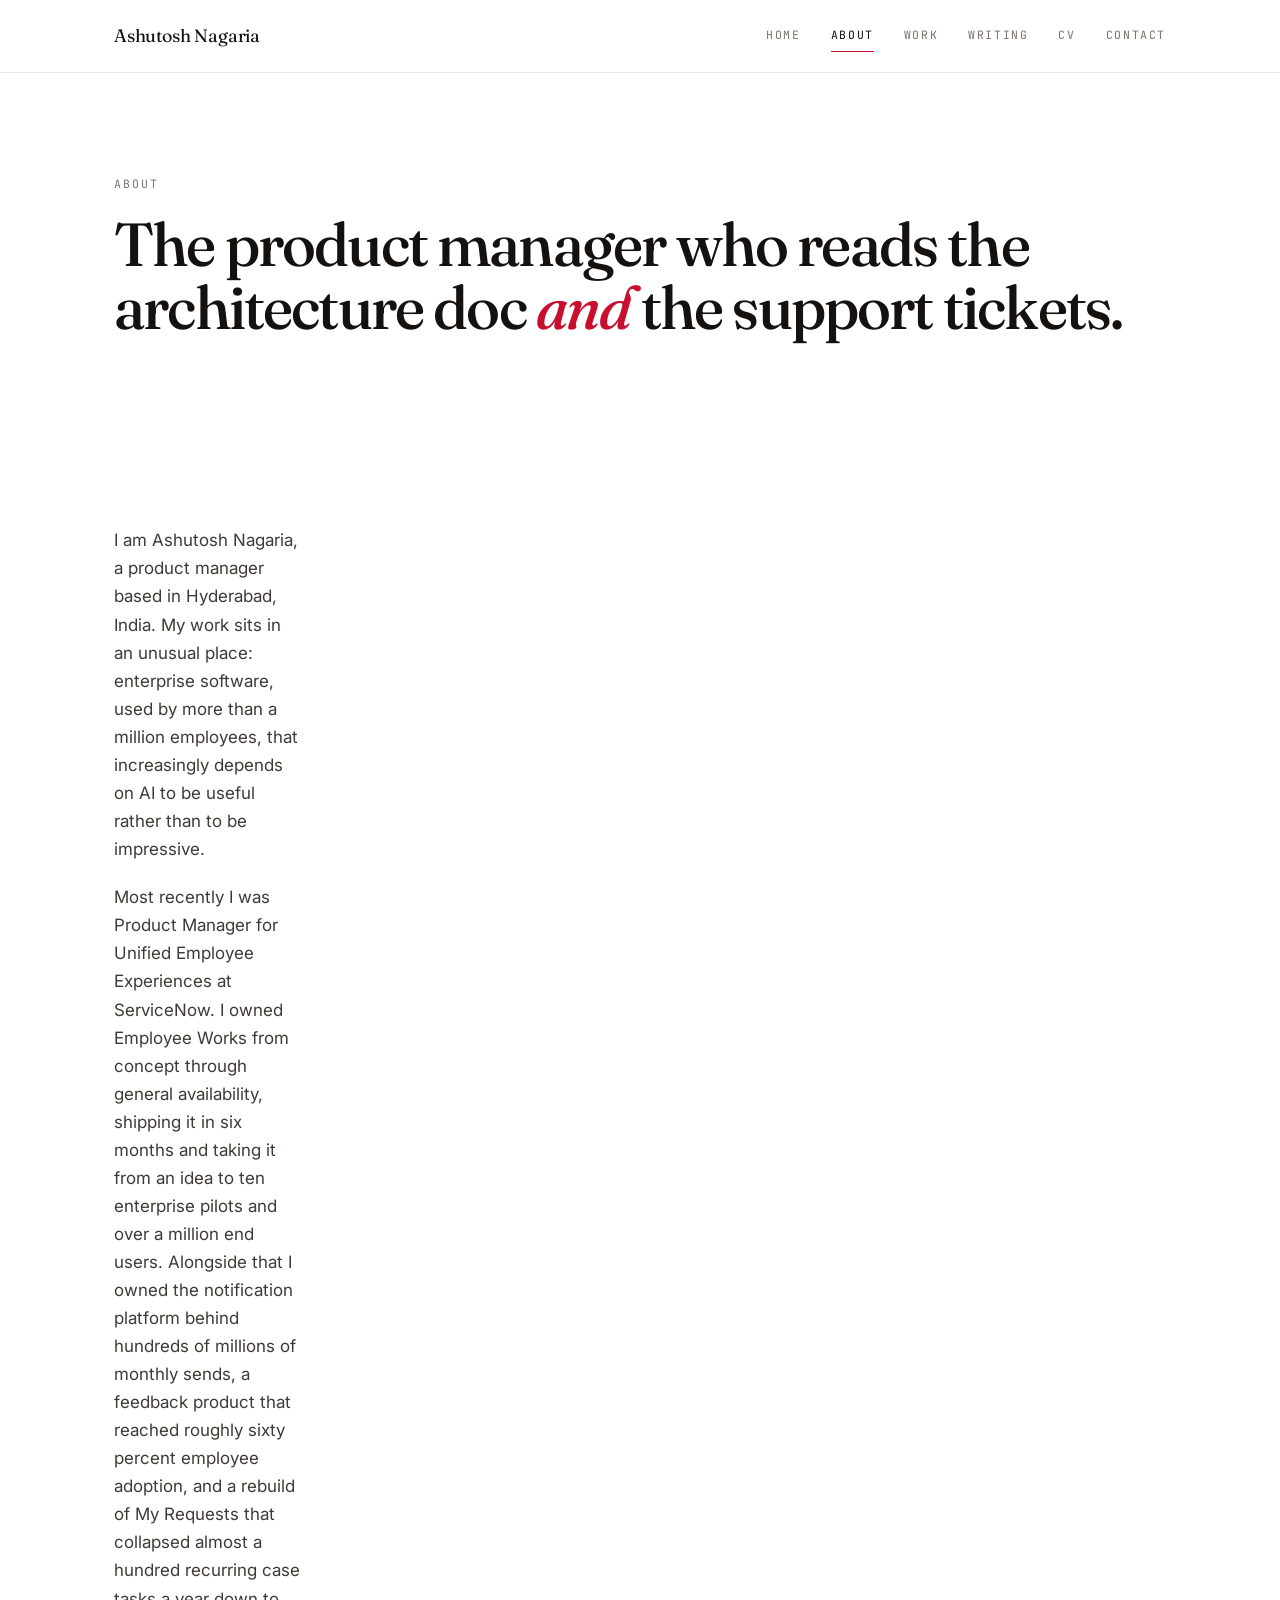
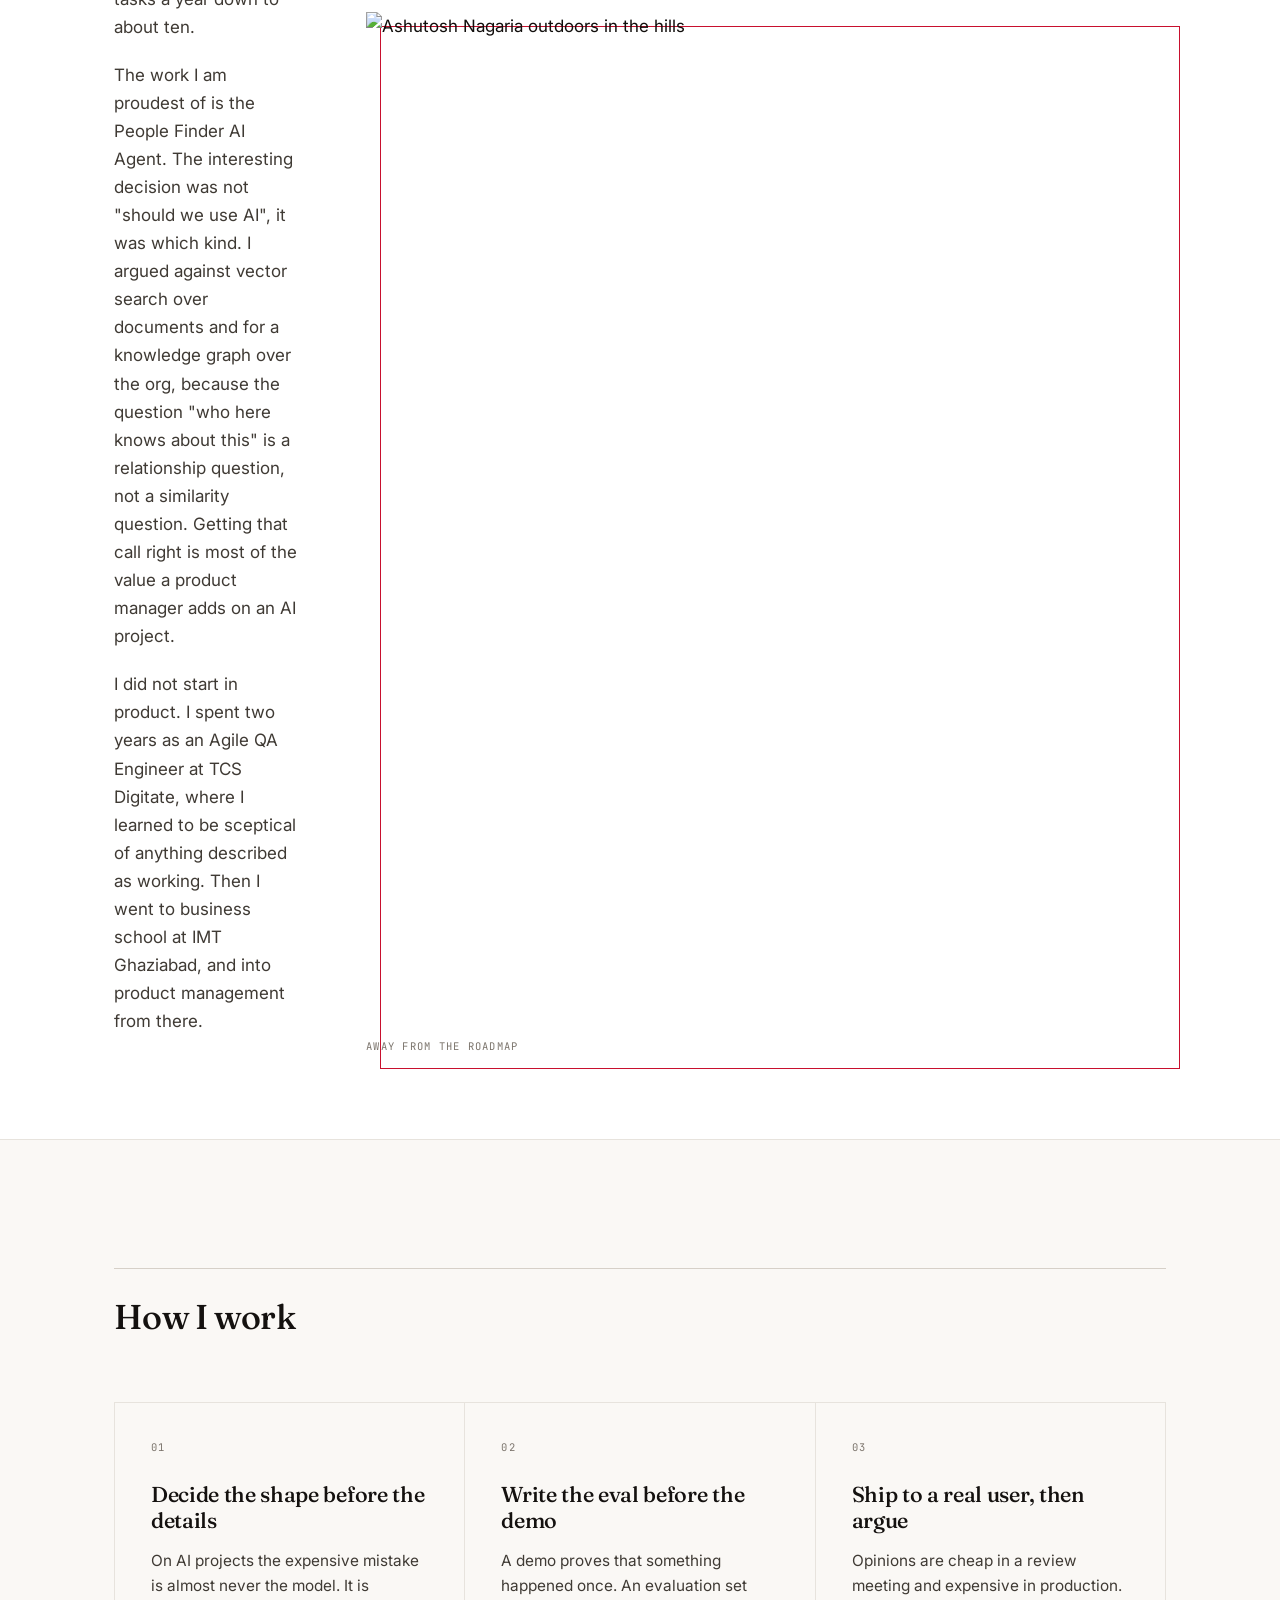
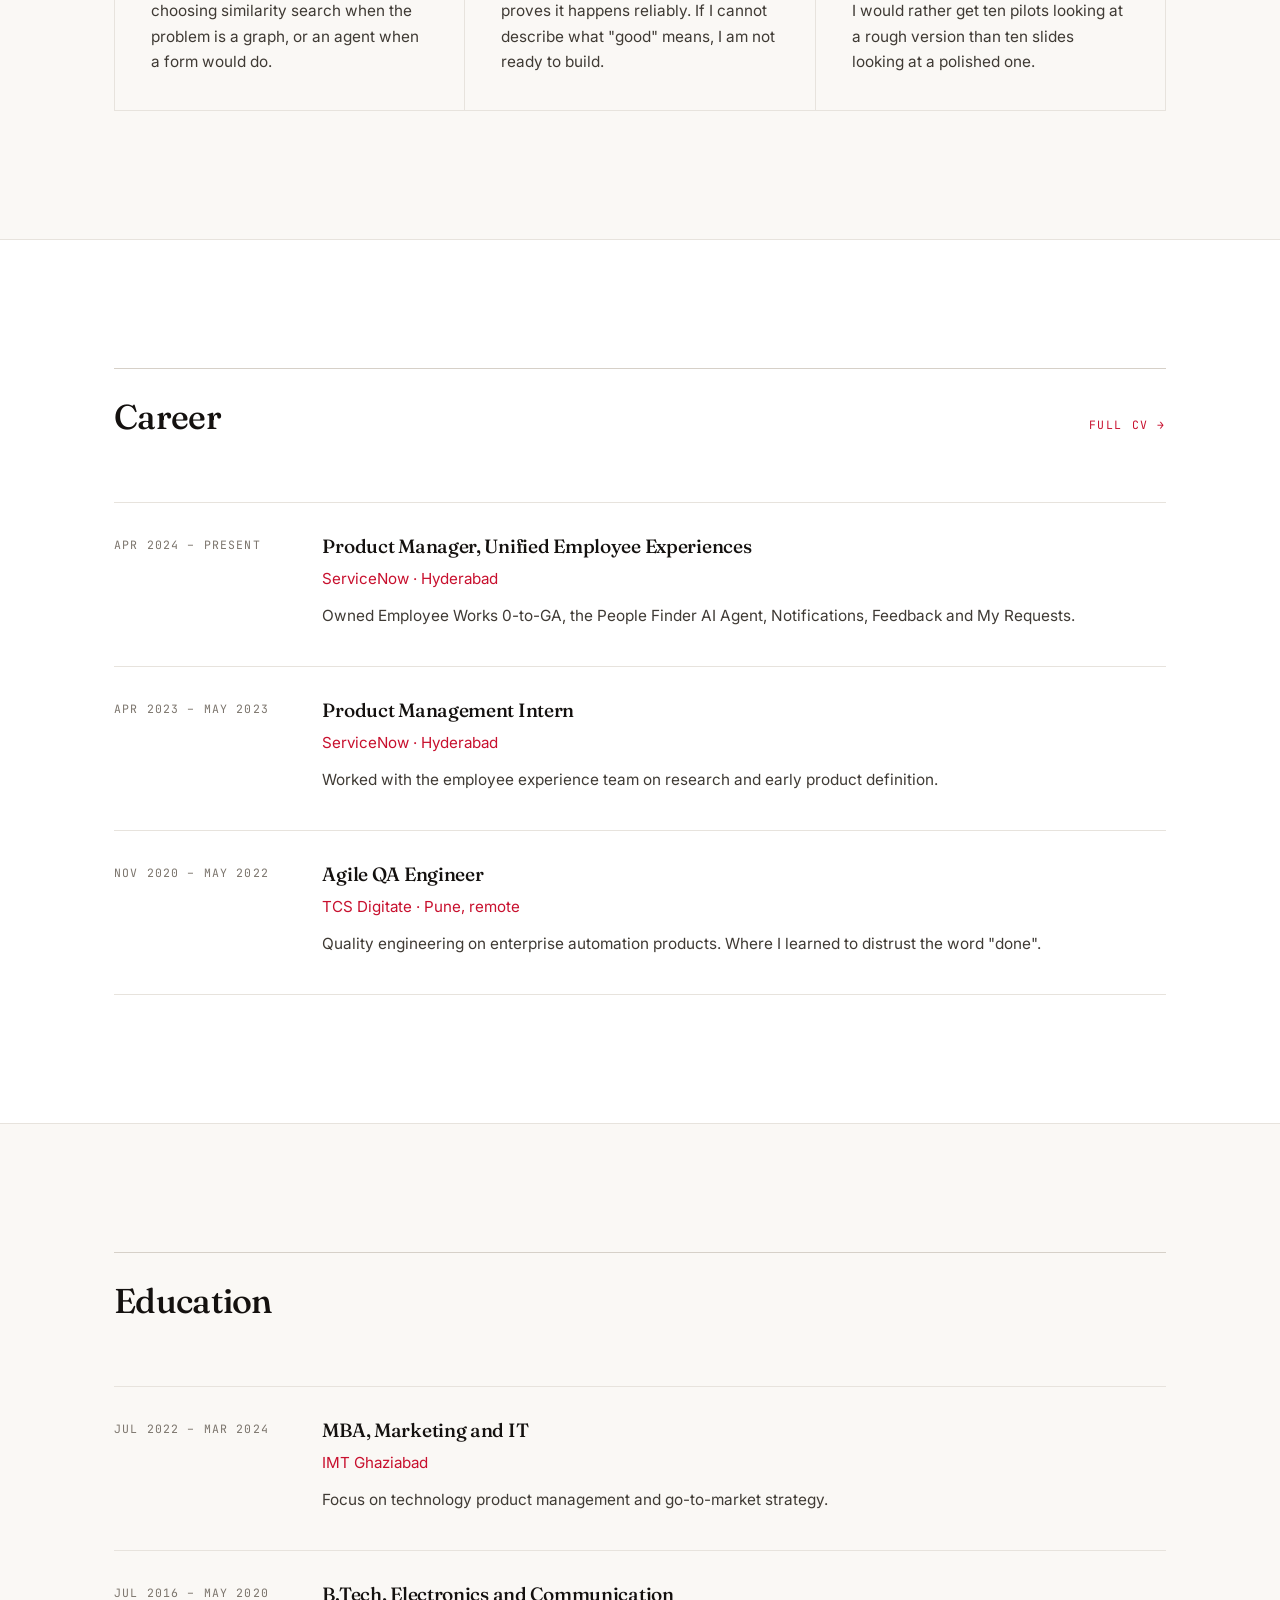
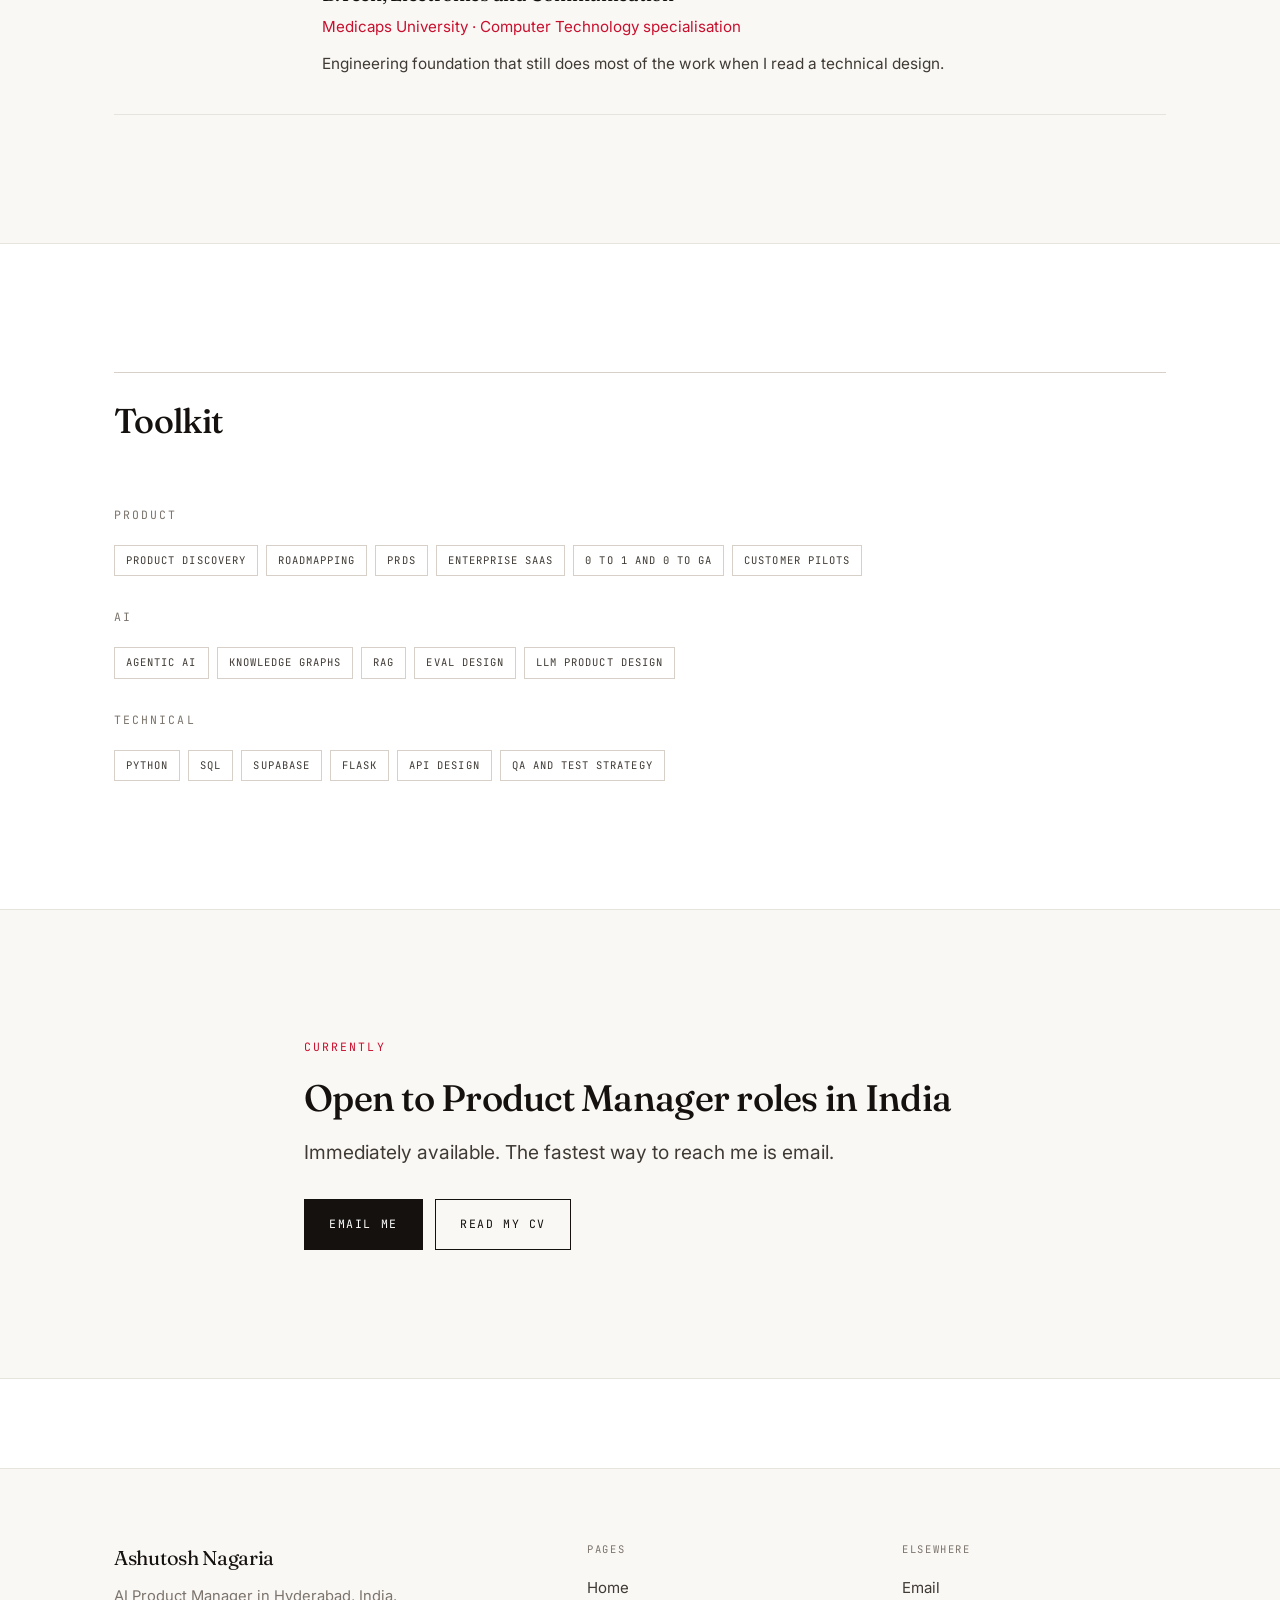
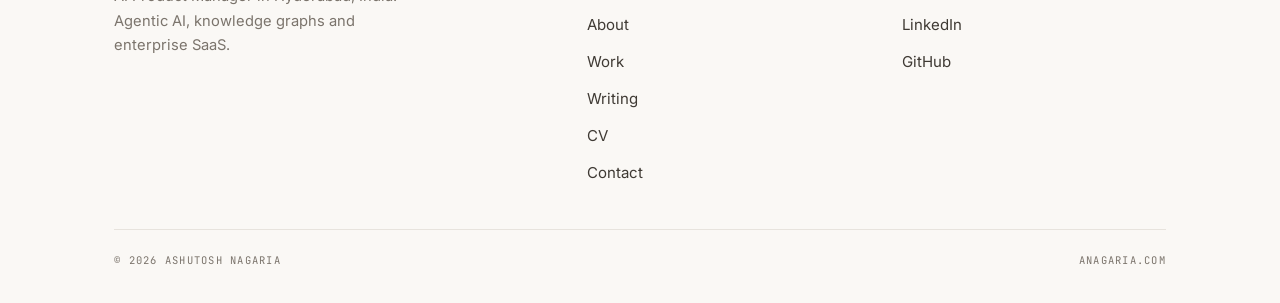
==== about.html @ 5204756f "Portfolio: initial static build" ====
<!DOCTYPE html>
<html lang="en">
<head>
<meta charset="utf-8">
<meta name="viewport" content="width=device-width, initial-scale=1">
<title>About | Ashutosh Nagaria</title>
<meta name="description" content="About Ashutosh Nagaria, AI Product Manager in Hyderabad. Career history, education and how he works.">
<link rel="preconnect" href="https://fonts.googleapis.com">
<link rel="preconnect" href="https://fonts.gstatic.com" crossorigin>
<link href="https://fonts.googleapis.com/css2?family=Fraunces:ital,opsz,wght@0,9..144,400;0,9..144,500;0,9..144,600;1,9..144,500&family=Inter:wght@400;500&family=JetBrains+Mono:wght@400;500&display=swap" rel="stylesheet">
<link rel="stylesheet" href="css/style.css">
</head>
<body>
<a class="skip-link" href="#main">Skip to content</a>

<header class="site-header">
  <div class="site-header__inner">
    <a class="brand" href="index.html">Ashutosh Nagaria</a>
    <button class="nav-toggle" aria-expanded="false" aria-controls="primary-nav">Menu</button>
    <nav class="nav" id="primary-nav" aria-label="Primary">
      <a href="index.html">Home</a>
      <a href="about.html">About</a>
      <a href="work.html">Work</a>
      <a href="writing.html">Writing</a>
      <a href="cv.html">CV</a>
      <a href="contact.html">Contact</a>
    </nav>
  </div>
</header>

<main id="main">

  <section class="hero">
    <div class="wrap">
      <p class="eyebrow">About</p>
      <h1 class="display" style="font-size:clamp(2.2rem,5vw,3.8rem);">The product manager who reads the architecture doc <em>and</em> the support tickets.</h1>
    </div>
  </section>

  <section class="section section--tight">
    <div class="wrap">
      <div class="hero__grid">
        <div class="prose reveal">
          <p>I am Ashutosh Nagaria, a product manager based in Hyderabad, India. My work sits in an unusual place: enterprise software, used by more than a million employees, that increasingly depends on AI to be useful rather than to be impressive.</p>
          <p>Most recently I was Product Manager for Unified Employee Experiences at ServiceNow. I owned Employee Works from concept through general availability, shipping it in six months and taking it from an idea to ten enterprise pilots and over a million end users. Alongside that I owned the notification platform behind hundreds of millions of monthly sends, a feedback product that reached roughly sixty percent employee adoption, and a rebuild of My Requests that collapsed almost a hundred recurring case tasks a year down to about ten.</p>
          <p>The work I am proudest of is the People Finder AI Agent. The interesting decision was not "should we use AI", it was which kind. I argued against vector search over documents and for a knowledge graph over the org, because the question "who here knows about this" is a relationship question, not a similarity question. Getting that call right is most of the value a product manager adds on an AI project.</p>
          <p>I did not start in product. I spent two years as an Agile QA Engineer at TCS Digitate, where I learned to be sceptical of anything described as working. Then I went to business school at IMT Ghaziabad, and into product management from there.</p>
        </div>
        <div class="portrait">
          <img src="assets/headshot-casual.jpg" alt="Ashutosh Nagaria outdoors in the hills" width="800" height="1000">
          <p class="portrait__caption">Away from the roadmap</p>
        </div>
      </div>
    </div>
  </section>

  <section class="section section--alt">
    <div class="wrap">
      <div class="section__head">
        <h2 class="section__title">How I work</h2>
      </div>
      <div class="cards reveal">
        <div class="card">
          <p class="card__meta">01</p>
          <h3 class="card__title">Decide the shape before the details</h3>
          <p class="card__text">On AI projects the expensive mistake is almost never the model. It is choosing similarity search when the problem is a graph, or an agent when a form would do.</p>
        </div>
        <div class="card">
          <p class="card__meta">02</p>
          <h3 class="card__title">Write the eval before the demo</h3>
          <p class="card__text">A demo proves that something happened once. An evaluation set proves it happens reliably. If I cannot describe what "good" means, I am not ready to build.</p>
        </div>
        <div class="card">
          <p class="card__meta">03</p>
          <h3 class="card__title">Ship to a real user, then argue</h3>
          <p class="card__text">Opinions are cheap in a review meeting and expensive in production. I would rather get ten pilots looking at a rough version than ten slides looking at a polished one.</p>
        </div>
      </div>
    </div>
  </section>

  <section class="section">
    <div class="wrap">
      <div class="section__head">
        <h2 class="section__title">Career</h2>
        <a class="section__link" href="cv.html">Full CV &rarr;</a>
      </div>
      <div class="timeline reveal">

        <div class="timeline__item">
          <p class="timeline__when">Apr 2024 &ndash; Present</p>
          <div>
            <h3 class="timeline__role">Product Manager, Unified Employee Experiences</h3>
            <p class="timeline__org">ServiceNow &middot; Hyderabad</p>
            <p class="timeline__desc">Owned Employee Works 0-to-GA, the People Finder AI Agent, Notifications, Feedback and My Requests.</p>
          </div>
        </div>

        <div class="timeline__item">
          <p class="timeline__when">Apr 2023 &ndash; May 2023</p>
          <div>
            <h3 class="timeline__role">Product Management Intern</h3>
            <p class="timeline__org">ServiceNow &middot; Hyderabad</p>
            <p class="timeline__desc">Worked with the employee experience team on research and early product definition.</p>
          </div>
        </div>

        <div class="timeline__item">
          <p class="timeline__when">Nov 2020 &ndash; May 2022</p>
          <div>
            <h3 class="timeline__role">Agile QA Engineer</h3>
            <p class="timeline__org">TCS Digitate &middot; Pune, remote</p>
            <p class="timeline__desc">Quality engineering on enterprise automation products. Where I learned to distrust the word "done".</p>
          </div>
        </div>

      </div>
    </div>
  </section>

  <section class="section section--alt">
    <div class="wrap">
      <div class="section__head">
        <h2 class="section__title">Education</h2>
      </div>
      <div class="timeline reveal">

        <div class="timeline__item">
          <p class="timeline__when">Jul 2022 &ndash; Mar 2024</p>
          <div>
            <h3 class="timeline__role">MBA, Marketing and IT</h3>
            <p class="timeline__org">IMT Ghaziabad</p>
            <p class="timeline__desc">Focus on technology product management and go-to-market strategy.</p>
          </div>
        </div>

        <div class="timeline__item">
          <p class="timeline__when">Jul 2016 &ndash; May 2020</p>
          <div>
            <h3 class="timeline__role">B.Tech, Electronics and Communication</h3>
            <p class="timeline__org">Medicaps University &middot; Computer Technology specialisation</p>
            <p class="timeline__desc">Engineering foundation that still does most of the work when I read a technical design.</p>
          </div>
        </div>

      </div>
    </div>
  </section>

  <section class="section">
    <div class="wrap">
      <div class="section__head">
        <h2 class="section__title">Toolkit</h2>
      </div>
      <div class="reveal">
        <p class="eyebrow">Product</p>
        <div class="tag-row" style="margin-bottom:32px;">
          <span class="tag">Product discovery</span>
          <span class="tag">Roadmapping</span>
          <span class="tag">PRDs</span>
          <span class="tag">Enterprise SaaS</span>
          <span class="tag">0 to 1 and 0 to GA</span>
          <span class="tag">Customer pilots</span>
        </div>
        <p class="eyebrow">AI</p>
        <div class="tag-row" style="margin-bottom:32px;">
          <span class="tag">Agentic AI</span>
          <span class="tag">Knowledge graphs</span>
          <span class="tag">RAG</span>
          <span class="tag">Eval design</span>
          <span class="tag">LLM product design</span>
        </div>
        <p class="eyebrow">Technical</p>
        <div class="tag-row">
          <span class="tag">Python</span>
          <span class="tag">SQL</span>
          <span class="tag">Supabase</span>
          <span class="tag">Flask</span>
          <span class="tag">API design</span>
          <span class="tag">QA and test strategy</span>
        </div>
      </div>
    </div>
  </section>

  <section class="section section--alt">
    <div class="wrap wrap--narrow">
      <p class="eyebrow eyebrow--accent">Currently</p>
      <h2 class="h2">Open to Product Manager roles in India</h2>
      <p class="lede">Immediately available. The fastest way to reach me is email.</p>
      <div class="btn-row">
        <a class="btn" href="mailto:anashutosh9@gmail.com">Email me</a>
        <a class="btn btn--ghost" href="cv.html">Read my CV</a>
      </div>
    </div>
  </section>

</main>

<footer class="site-footer">
  <div class="wrap">
    <div class="site-footer__grid">
      <div>
        <p class="site-footer__name">Ashutosh Nagaria</p>
        <p class="site-footer__note">AI Product Manager in Hyderabad, India. Agentic AI, knowledge graphs and enterprise SaaS.</p>
      </div>
      <div>
        <h4>Pages</h4>
        <ul>
          <li><a href="index.html">Home</a></li>
          <li><a href="about.html">About</a></li>
          <li><a href="work.html">Work</a></li>
          <li><a href="writing.html">Writing</a></li>
          <li><a href="cv.html">CV</a></li>
          <li><a href="contact.html">Contact</a></li>
        </ul>
      </div>
      <div>
        <h4>Elsewhere</h4>
        <ul>
          <li><a href="mailto:anashutosh9@gmail.com">Email</a></li>
          <li><a href="https://www.linkedin.com/in/ashutosh-nagaria/" target="_blank" rel="noopener">LinkedIn</a></li>
          <li><a href="https://github.com/Ashutosh-nagaria" target="_blank" rel="noopener">GitHub</a></li>
        </ul>
      </div>
    </div>
    <div class="site-footer__base">
      <span>&copy; <span data-year>2026</span> Ashutosh Nagaria</span>
      <span>anagaria.com</span>
    </div>
  </div>
</footer>

<script src="js/main.js"></script>
</body>
</html>
---- css/style.css ----
/* ============================================================
   anagaria.com
   Editorial / Crimson theme
   Design tokens live in :root. Change them and the whole
   site follows.
   ============================================================ */

:root {
  /* --- colour --- */
  --paper:        #ffffff;
  --paper-alt:    #faf8f5;
  --ink:          #14110f;
  --ink-soft:     #3f3a34;
  --muted:        #7b746c;
  --rule:         #e7e3dd;
  --rule-strong:  #d6d0c8;
  --accent:       #c8102e;
  --accent-dark:  #9b0c23;

  /* --- type --- */
  --serif: 'Fraunces', Georgia, 'Times New Roman', serif;
  --sans:  'Inter', -apple-system, BlinkMacSystemFont, 'Segoe UI', Helvetica, Arial, sans-serif;
  --mono:  'JetBrains Mono', ui-monospace, SFMono-Regular, Menlo, Consolas, monospace;

  /* --- layout --- */
  --wrap: 1140px;
  --wrap-narrow: 760px;
  --gut: clamp(20px, 5vw, 44px);
  --section: clamp(72px, 10vw, 132px);
  --header-h: 72px;
}

/* ---------- reset ---------- */
*, *::before, *::after { box-sizing: border-box; }

html { -webkit-text-size-adjust: 100%; scroll-behavior: smooth; }

body {
  margin: 0;
  background: var(--paper);
  color: var(--ink);
  font-family: var(--sans);
  font-size: 17px;
  line-height: 1.65;
  -webkit-font-smoothing: antialiased;
  -moz-osx-font-smoothing: grayscale;
}

img { max-width: 100%; display: block; }
a { color: inherit; text-decoration: none; }
p { margin: 0 0 1.1em; }

::selection { background: var(--accent); color: #fff; }

:focus-visible { outline: 2px solid var(--accent); outline-offset: 3px; }

/* ---------- layout helpers ---------- */
.wrap {
  width: 100%;
  max-width: var(--wrap);
  margin: 0 auto;
  padding: 0 var(--gut);
}
.wrap--narrow { max-width: var(--wrap-narrow); }

.section { padding: var(--section) 0; }
.section--tight { padding: clamp(52px, 7vw, 84px) 0; }
.section--alt {
  background: var(--paper-alt);
  border-top: 1px solid var(--rule);
  border-bottom: 1px solid var(--rule);
}

.skip-link {
  position: absolute; left: -9999px; top: 0;
  background: var(--ink); color: #fff; padding: 10px 16px; z-index: 100;
}
.skip-link:focus { left: 12px; top: 12px; }

/* ---------- eyebrow / labels ---------- */
.eyebrow {
  font-family: var(--mono);
  font-size: 11.5px;
  text-transform: uppercase;
  letter-spacing: 0.18em;
  color: var(--muted);
  margin: 0 0 20px;
}
.eyebrow--accent { color: var(--accent); }

/* ---------- headings ---------- */
.display {
  font-family: var(--serif);
  font-weight: 500;
  font-size: clamp(2.5rem, 6.2vw, 4.75rem);
  line-height: 1.03;
  letter-spacing: -0.03em;
  margin: 0 0 26px;
}
.display em { font-style: italic; color: var(--accent); }

.h2 {
  font-family: var(--serif);
  font-weight: 500;
  font-size: clamp(1.6rem, 3vw, 2.3rem);
  letter-spacing: -0.02em;
  line-height: 1.15;
  margin: 0 0 18px;
}
.h3 {
  font-family: var(--serif);
  font-weight: 500;
  font-size: 1.3rem;
  letter-spacing: -0.015em;
  margin: 0 0 10px;
}

.lede {
  font-size: clamp(1.05rem, 1.5vw, 1.22rem);
  color: var(--ink-soft);
  max-width: 58ch;
  margin: 0 0 30px;
}

.prose { max-width: 68ch; color: var(--ink-soft); }
.prose p { margin: 0 0 1.2em; }
.prose a { color: var(--accent); text-decoration: underline; text-underline-offset: 3px; }

/* ---------- section head rule ---------- */
.section__head {
  display: flex;
  align-items: baseline;
  justify-content: space-between;
  gap: 24px;
  border-top: 1px solid var(--rule-strong);
  padding-top: 20px;
  margin-bottom: clamp(32px, 5vw, 56px);
}
.section__title {
  font-family: var(--serif);
  font-weight: 500;
  font-size: clamp(1.5rem, 2.8vw, 2.15rem);
  letter-spacing: -0.02em;
  margin: 0;
}
.section__link {
  font-family: var(--mono);
  font-size: 11.5px;
  text-transform: uppercase;
  letter-spacing: 0.14em;
  color: var(--accent);
  white-space: nowrap;
}
.section__link:hover { text-decoration: underline; text-underline-offset: 4px; }

/* ---------- header ---------- */
.site-header {
  position: sticky;
  top: 0;
  z-index: 50;
  background: rgba(255, 255, 255, 0.9);
  backdrop-filter: saturate(180%) blur(12px);
  -webkit-backdrop-filter: saturate(180%) blur(12px);
  border-bottom: 1px solid var(--rule);
}
.site-header__inner {
  display: flex;
  align-items: center;
  justify-content: space-between;
  gap: 24px;
  height: var(--header-h);
  max-width: var(--wrap);
  margin: 0 auto;
  padding: 0 var(--gut);
}
.brand {
  font-family: var(--serif);
  font-size: 1.12rem;
  letter-spacing: -0.01em;
  white-space: nowrap;
}
.brand:hover { color: var(--accent); }

.nav { display: flex; align-items: center; gap: clamp(16px, 2.4vw, 30px); }
.nav a {
  font-family: var(--mono);
  font-size: 11.5px;
  text-transform: uppercase;
  letter-spacing: 0.14em;
  color: var(--muted);
  padding: 6px 0;
  border-bottom: 1px solid transparent;
  transition: color 0.18s ease, border-color 0.18s ease;
}
.nav a:hover { color: var(--ink); }
.nav a[aria-current='page'] { color: var(--ink); border-bottom-color: var(--accent); }

.nav-toggle {
  display: none;
  background: none;
  border: 1px solid var(--rule-strong);
  padding: 9px 12px;
  font-family: var(--mono);
  font-size: 11px;
  text-transform: uppercase;
  letter-spacing: 0.12em;
  color: var(--ink);
  cursor: pointer;
}

@media (max-width: 880px) {
  .nav-toggle { display: block; }
  .nav {
    position: fixed;
    top: var(--header-h);
    left: 0; right: 0;
    display: none;
    flex-direction: column;
    align-items: stretch;
    gap: 0;
    background: var(--paper);
    border-bottom: 1px solid var(--rule);
    padding: 6px var(--gut) 18px;
  }
  .nav.is-open { display: flex; }
  .nav a {
    padding: 14px 0;
    font-size: 12px;
    border-bottom: 1px solid var(--rule);
  }
  .nav a[aria-current='page'] { border-bottom-color: var(--rule); color: var(--accent); }
}

/* ---------- buttons ---------- */
.btn {
  display: inline-flex;
  align-items: center;
  gap: 10px;
  font-family: var(--mono);
  font-size: 11.5px;
  text-transform: uppercase;
  letter-spacing: 0.14em;
  padding: 15px 24px;
  border: 1px solid var(--ink);
  background: var(--ink);
  color: #fff;
  cursor: pointer;
  transition: background 0.2s ease, border-color 0.2s ease, color 0.2s ease;
}
.btn:hover { background: var(--accent); border-color: var(--accent); color: #fff; }

.btn--ghost { background: transparent; color: var(--ink); }
.btn--ghost:hover { background: var(--ink); border-color: var(--ink); color: #fff; }

.btn-row { display: flex; flex-wrap: wrap; gap: 12px; }

/* ---------- hero ---------- */
.hero { padding: clamp(52px, 8vw, 104px) 0 clamp(44px, 6vw, 80px); }
.hero__grid {
  display: grid;
  grid-template-columns: 1.6fr 0.9fr;
  gap: clamp(32px, 5vw, 72px);
  align-items: end;
}
@media (max-width: 900px) {
  .hero__grid { grid-template-columns: 1fr; gap: 40px; }
}

.status {
  display: inline-flex;
  align-items: center;
  gap: 9px;
  font-family: var(--mono);
  font-size: 11px;
  text-transform: uppercase;
  letter-spacing: 0.13em;
  color: var(--ink-soft);
  border: 1px solid var(--rule-strong);
  padding: 7px 13px;
  margin: 0 0 24px;
}
.status::before {
  content: '';
  width: 6px; height: 6px;
  border-radius: 50%;
  background: var(--accent);
  flex: none;
}

.portrait { position: relative; }
.portrait img {
  position: relative;
  z-index: 1;
  width: 100%;
  aspect-ratio: 4 / 5;
  object-fit: cover;
  object-position: center 22%;
  filter: contrast(1.03);
}
.portrait::after {
  content: '';
  position: absolute;
  top: 14px; left: 14px;
  width: 100%; height: 100%;
  border: 1px solid var(--accent);
  pointer-events: none;
}
.portrait__caption {
  font-family: var(--mono);
  font-size: 10.5px;
  text-transform: uppercase;
  letter-spacing: 0.12em;
  color: var(--muted);
  margin: 26px 0 0;
}

/* ---------- metric strip ---------- */
.metrics {
  display: grid;
  grid-template-columns: repeat(auto-fit, minmax(180px, 1fr));
  border-top: 1px solid var(--rule-strong);
  border-bottom: 1px solid var(--rule);
}
.metric { padding: 26px 0; }
@media (min-width: 720px) {
  .metric + .metric { border-left: 1px solid var(--rule); padding-left: 26px; }
  .metric { padding-right: 26px; }
}
.metric__value {
  display: block;
  font-family: var(--serif);
  font-size: clamp(1.5rem, 2.6vw, 2rem);
  letter-spacing: -0.02em;
  line-height: 1.1;
}
.metric__label {
  display: block;
  font-family: var(--mono);
  font-size: 10.5px;
  text-transform: uppercase;
  letter-spacing: 0.13em;
  color: var(--muted);
  margin-top: 8px;
}

/* ---------- cards ---------- */
.cards {
  display: grid;
  grid-template-columns: repeat(auto-fit, minmax(300px, 1fr));
  gap: 1px;
  background: var(--rule);
  border: 1px solid var(--rule);
}
.card {
  background: var(--paper);
  padding: clamp(24px, 3vw, 36px);
  display: flex;
  flex-direction: column;
  gap: 14px;
  transition: background 0.2s ease;
}
.section--alt .card { background: var(--paper-alt); }
.card:hover { background: #fff; }
.section--alt .card:hover { background: #fff; }

.card__meta {
  font-family: var(--mono);
  font-size: 10.5px;
  text-transform: uppercase;
  letter-spacing: 0.14em;
  color: var(--muted);
}
.card__title {
  font-family: var(--serif);
  font-weight: 500;
  font-size: 1.35rem;
  letter-spacing: -0.015em;
  line-height: 1.2;
  margin: 0;
}
.card__text { font-size: 0.96rem; color: var(--ink-soft); margin: 0; }
.card__stats {
  display: flex;
  flex-wrap: wrap;
  gap: 22px;
  margin-top: auto;
  padding-top: 20px;
  border-top: 1px solid var(--rule);
}
.card__stats .metric { padding: 0; border: 0 !important; }
.card__stats .metric__value { font-size: 1.2rem; }
.card__cta {
  font-family: var(--mono);
  font-size: 11px;
  text-transform: uppercase;
  letter-spacing: 0.14em;
  color: var(--accent);
}
.card:hover .card__cta { text-decoration: underline; text-underline-offset: 4px; }

/* ---------- timeline ---------- */
.timeline { border-top: 1px solid var(--rule); }
.timeline__item {
  display: grid;
  grid-template-columns: 170px 1fr;
  gap: clamp(16px, 3vw, 40px);
  padding: 28px 0;
  border-bottom: 1px solid var(--rule);
}
@media (max-width: 720px) {
  .timeline__item { grid-template-columns: 1fr; gap: 10px; }
}
.timeline__when {
  font-family: var(--mono);
  font-size: 11.5px;
  text-transform: uppercase;
  letter-spacing: 0.1em;
  color: var(--muted);
  padding-top: 5px;
}
.timeline__role {
  font-family: var(--serif);
  font-weight: 500;
  font-size: 1.2rem;
  letter-spacing: -0.015em;
  margin: 0 0 3px;
}
.timeline__org { font-size: 0.95rem; color: var(--accent); margin: 0 0 12px; }
.timeline__desc { margin: 0 0 10px; color: var(--ink-soft); font-size: 0.96rem; }

/* ---------- bullets ---------- */
.bullets { list-style: none; margin: 0; padding: 0; }
.bullets li {
  position: relative;
  padding-left: 22px;
  margin-bottom: 10px;
  color: var(--ink-soft);
  font-size: 0.96rem;
}
.bullets li::before {
  content: '';
  position: absolute;
  left: 0; top: 0.62em;
  width: 12px; height: 1px;
  background: var(--accent);
}

/* ---------- case study ---------- */
.case { padding: clamp(44px, 7vw, 84px) 0 0; }
.case__title { margin-bottom: 22px; }
.case__meta {
  display: flex;
  flex-wrap: wrap;
  gap: 10px 26px;
  font-family: var(--mono);
  font-size: 11px;
  text-transform: uppercase;
  letter-spacing: 0.12em;
  color: var(--muted);
  border-top: 1px solid var(--rule);
  border-bottom: 1px solid var(--rule);
  padding: 14px 0;
  margin-bottom: clamp(32px, 5vw, 52px);
}

.case__body {
  display: grid;
  grid-template-columns: 190px 1fr;
  gap: clamp(20px, 4vw, 56px);
  padding-bottom: 40px;
}
@media (max-width: 820px) { .case__body { grid-template-columns: 1fr; gap: 8px; } }

.pdr__label {
  font-family: var(--mono);
  font-size: 11.5px;
  text-transform: uppercase;
  letter-spacing: 0.16em;
  color: var(--accent);
  margin: 0;
  padding-top: 4px;
}
.pdr__content { max-width: 70ch; }
.pdr__content p { color: var(--ink-soft); }

/* ---------- writing ---------- */
.post { border-top: 1px solid var(--rule-strong); padding: clamp(32px, 5vw, 56px) 0; }
.post__meta {
  font-family: var(--mono);
  font-size: 11px;
  text-transform: uppercase;
  letter-spacing: 0.13em;
  color: var(--muted);
  margin: 0 0 14px;
}
.post__title {
  font-family: var(--serif);
  font-weight: 500;
  font-size: clamp(1.5rem, 3vw, 2.1rem);
  letter-spacing: -0.025em;
  margin: 0 0 20px;
}
.post__body { max-width: 68ch; }
.post__body p { color: var(--ink-soft); }

/* ---------- CV ---------- */
.cv-head {
  display: flex;
  flex-wrap: wrap;
  align-items: flex-end;
  justify-content: space-between;
  gap: 24px;
  border-bottom: 1px solid var(--ink);
  padding-bottom: 26px;
  margin-bottom: clamp(32px, 5vw, 52px);
}
.cv-head__name {
  font-family: var(--serif);
  font-weight: 500;
  font-size: clamp(2rem, 4.4vw, 3.1rem);
  letter-spacing: -0.03em;
  margin: 0 0 8px;
}
.cv-head__role {
  font-family: var(--mono);
  font-size: 11.5px;
  text-transform: uppercase;
  letter-spacing: 0.16em;
  color: var(--muted);
  margin: 0;
}
.cv-contact {
  font-size: 0.92rem;
  color: var(--ink-soft);
  text-align: right;
  line-height: 1.9;
}
@media (max-width: 720px) { .cv-contact { text-align: left; } }
.cv-contact a { color: var(--accent); }

.cv-grid { display: grid; grid-template-columns: 200px 1fr; gap: clamp(18px, 4vw, 48px); }
@media (max-width: 820px) { .cv-grid { grid-template-columns: 1fr; gap: 12px; } }
.cv-grid__label {
  font-family: var(--mono);
  font-size: 11.5px;
  text-transform: uppercase;
  letter-spacing: 0.16em;
  color: var(--accent);
  margin: 0 0 18px;
  padding-top: 5px;
}
.cv-grid__body { border-top: 1px solid var(--rule); padding-bottom: clamp(32px, 5vw, 52px); }
.cv-grid__body .timeline { border-top: 0; }

.tag-row { display: flex; flex-wrap: wrap; gap: 8px; }
.tag {
  font-family: var(--mono);
  font-size: 10.5px;
  text-transform: uppercase;
  letter-spacing: 0.1em;
  color: var(--ink-soft);
  border: 1px solid var(--rule-strong);
  padding: 6px 11px;
}

/* ---------- contact ---------- */
.contact-list { border-top: 1px solid var(--rule); margin-top: 8px; }
.contact-list__row {
  display: grid;
  grid-template-columns: 150px 1fr;
  gap: 20px;
  padding: 20px 0;
  border-bottom: 1px solid var(--rule);
  align-items: baseline;
}
@media (max-width: 620px) { .contact-list__row { grid-template-columns: 1fr; gap: 6px; } }
.contact-list__key {
  font-family: var(--mono);
  font-size: 11px;
  text-transform: uppercase;
  letter-spacing: 0.14em;
  color: var(--muted);
}
.contact-list__val { font-size: 1.02rem; }
.contact-list__val a { color: var(--accent); }
.contact-list__val a:hover { text-decoration: underline; text-underline-offset: 4px; }

/* ---------- footer ---------- */
.site-footer {
  border-top: 1px solid var(--rule);
  background: var(--paper-alt);
  padding: clamp(44px, 6vw, 72px) 0 34px;
  margin-top: clamp(48px, 7vw, 96px);
}
.site-footer__grid {
  display: grid;
  grid-template-columns: 1.6fr 1fr 1fr;
  gap: clamp(24px, 4vw, 56px);
  padding-bottom: 34px;
}
@media (max-width: 760px) { .site-footer__grid { grid-template-columns: 1fr 1fr; } }
@media (max-width: 480px) { .site-footer__grid { grid-template-columns: 1fr; } }

.site-footer__name {
  font-family: var(--serif);
  font-size: 1.25rem;
  letter-spacing: -0.015em;
  margin: 0 0 10px;
}
.site-footer__note { font-size: 0.92rem; color: var(--muted); max-width: 34ch; margin: 0; }
.site-footer h4 {
  font-family: var(--mono);
  font-size: 10.5px;
  text-transform: uppercase;
  letter-spacing: 0.15em;
  color: var(--muted);
  font-weight: 400;
  margin: 0 0 14px;
}
.site-footer ul { list-style: none; margin: 0; padding: 0; }
.site-footer li { margin-bottom: 9px; }
.site-footer li a { font-size: 0.94rem; color: var(--ink-soft); }
.site-footer li a:hover { color: var(--accent); }

.site-footer__base {
  border-top: 1px solid var(--rule);
  padding-top: 22px;
  display: flex;
  flex-wrap: wrap;
  gap: 10px 24px;
  justify-content: space-between;
  font-family: var(--mono);
  font-size: 10.5px;
  text-transform: uppercase;
  letter-spacing: 0.12em;
  color: var(--muted);
}

/* ---------- scroll reveal ---------- */
.reveal { opacity: 0; transform: translateY(14px); transition: opacity 0.6s ease, transform 0.6s ease; }
.reveal.is-visible { opacity: 1; transform: none; }
@media (prefers-reduced-motion: reduce) {
  html { scroll-behavior: auto; }
  .reveal { opacity: 1; transform: none; transition: none; }
}

/* ---------- print ---------- */
@media print {
  .site-header, .site-footer, .btn, .nav-toggle { display: none !important; }
  body { font-size: 12px; }
}
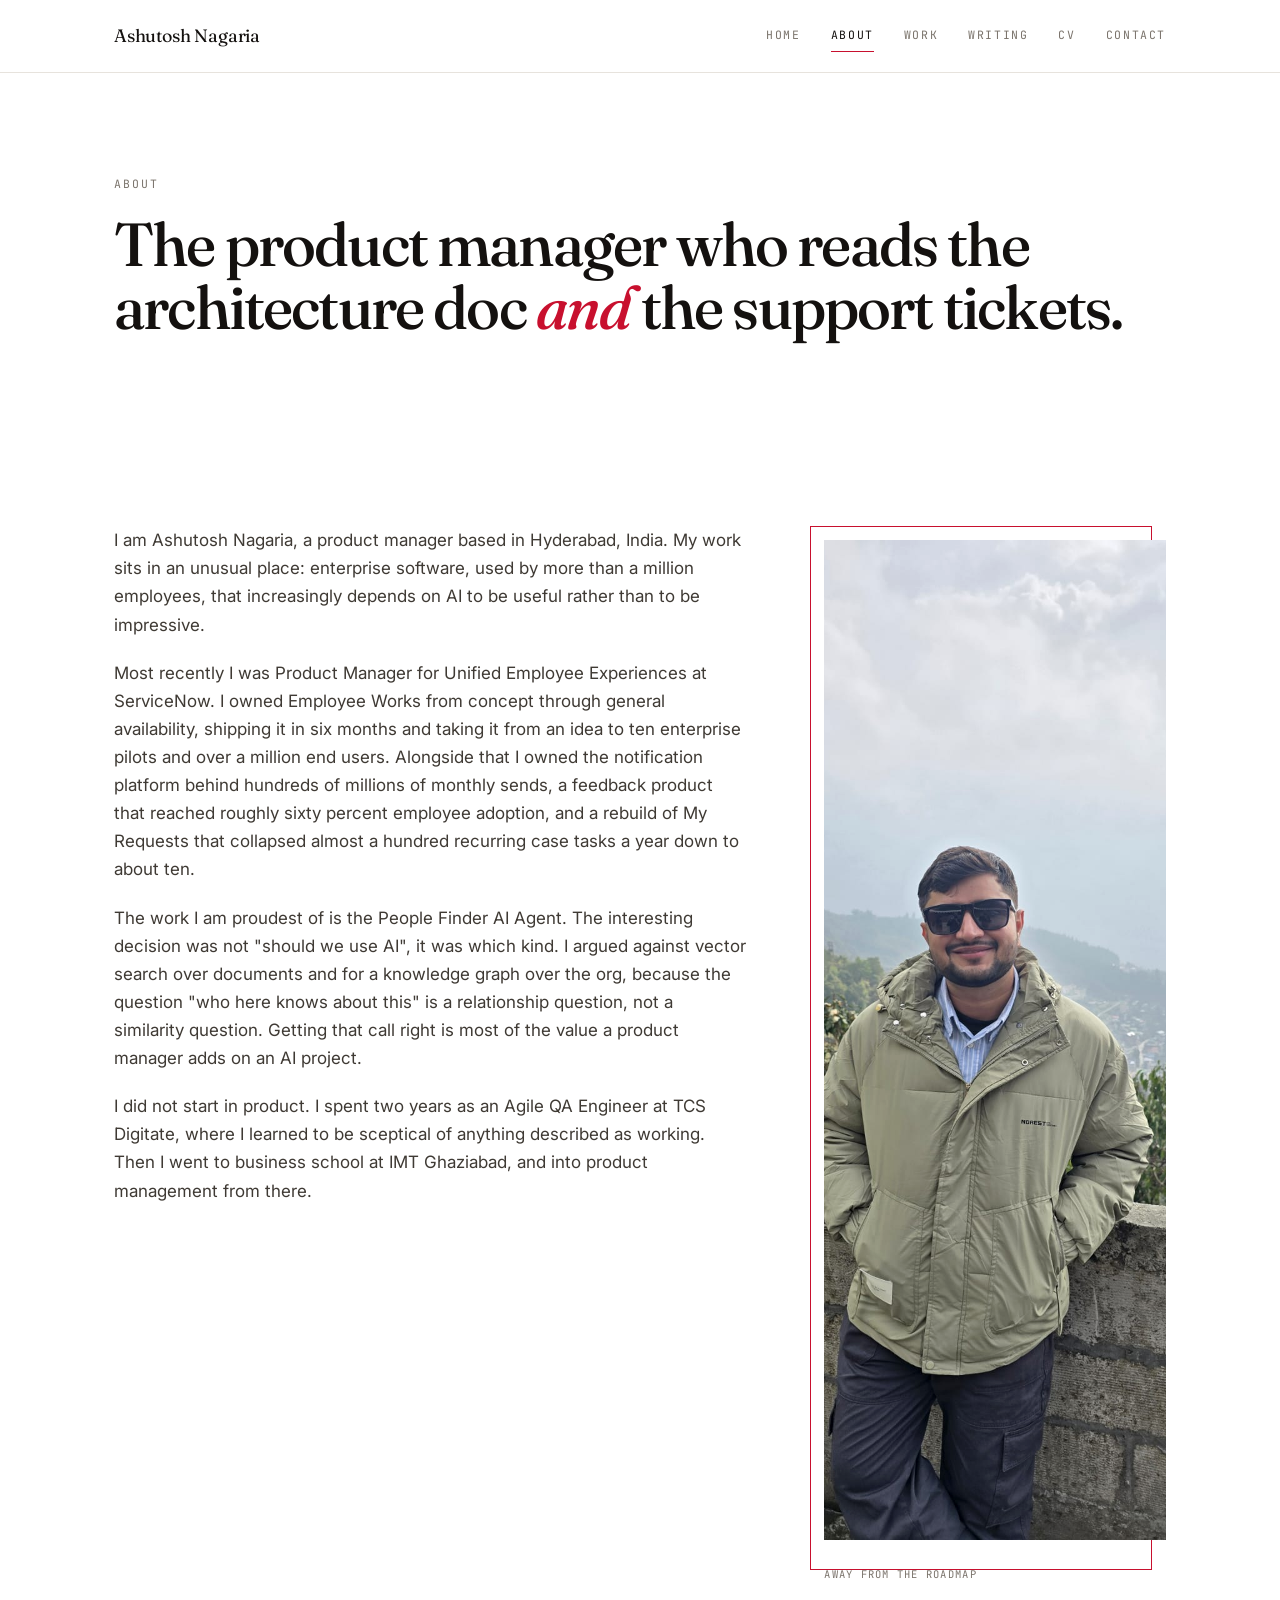
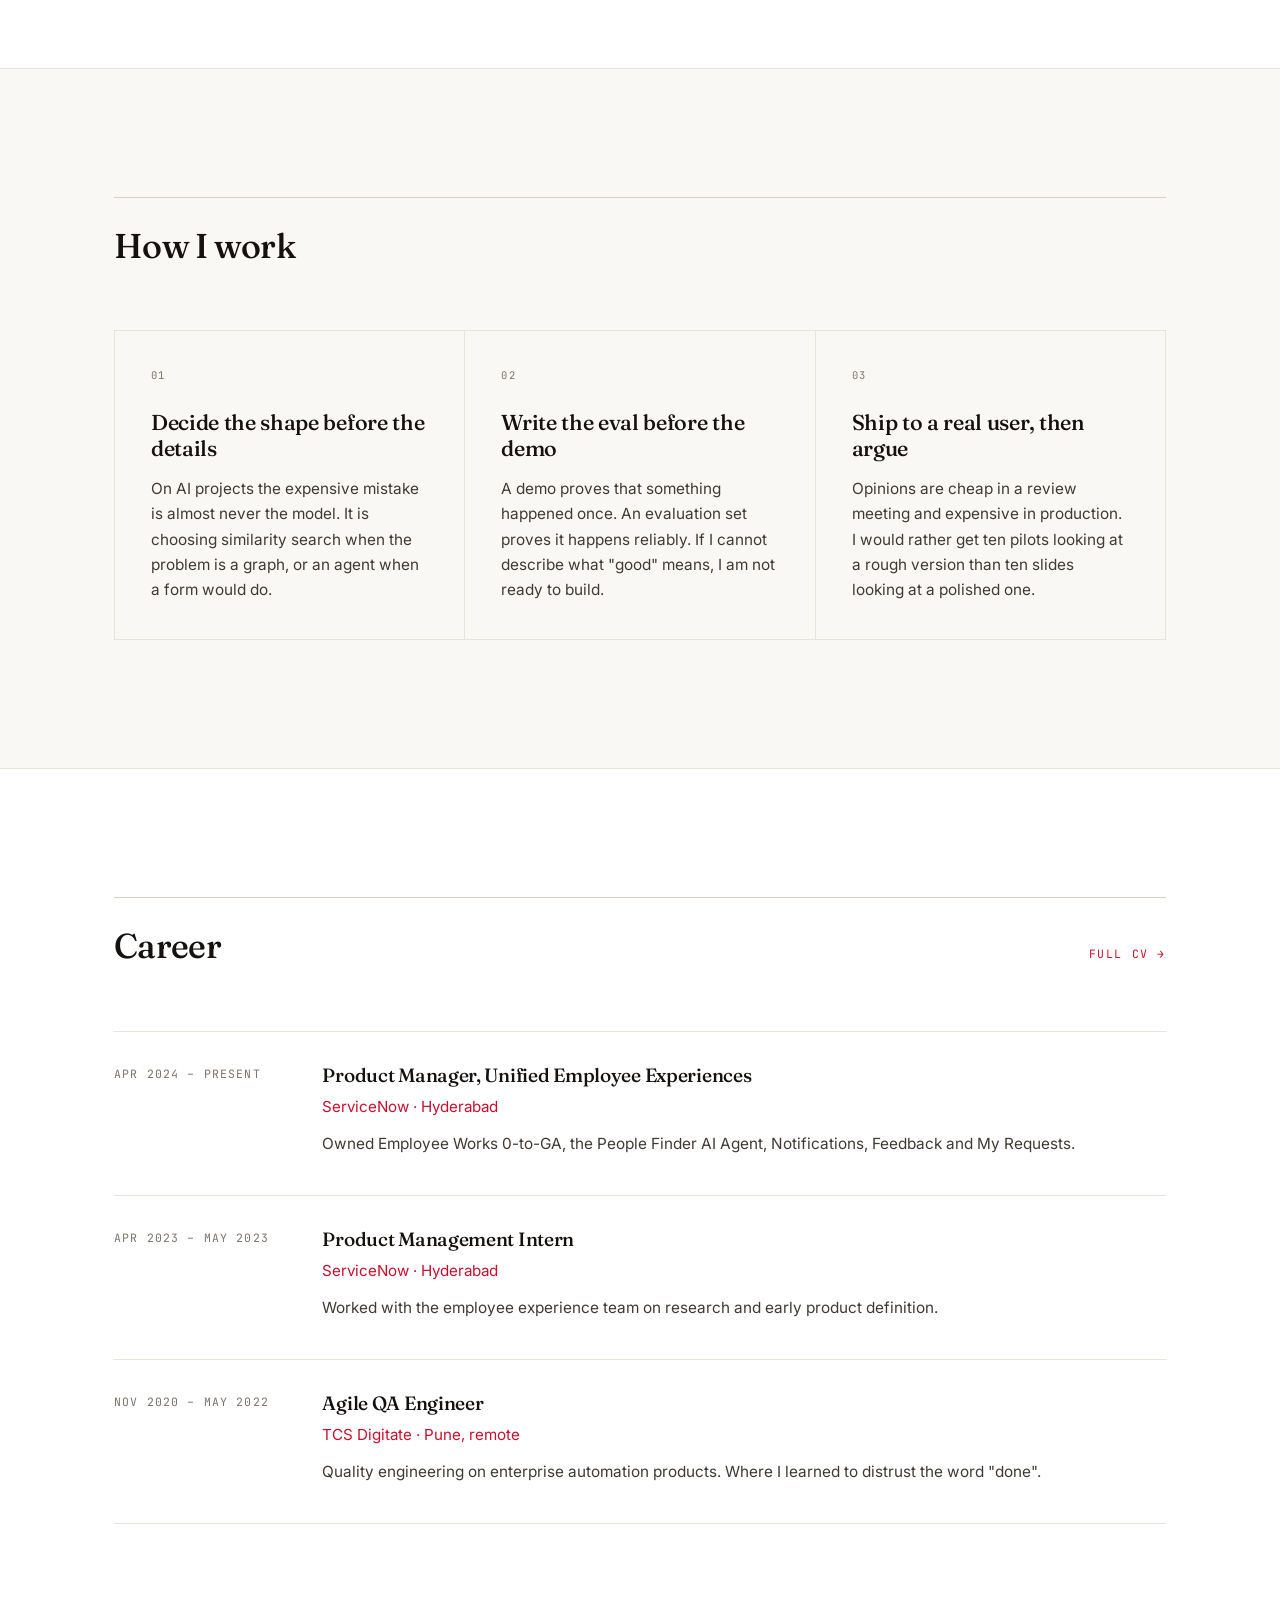
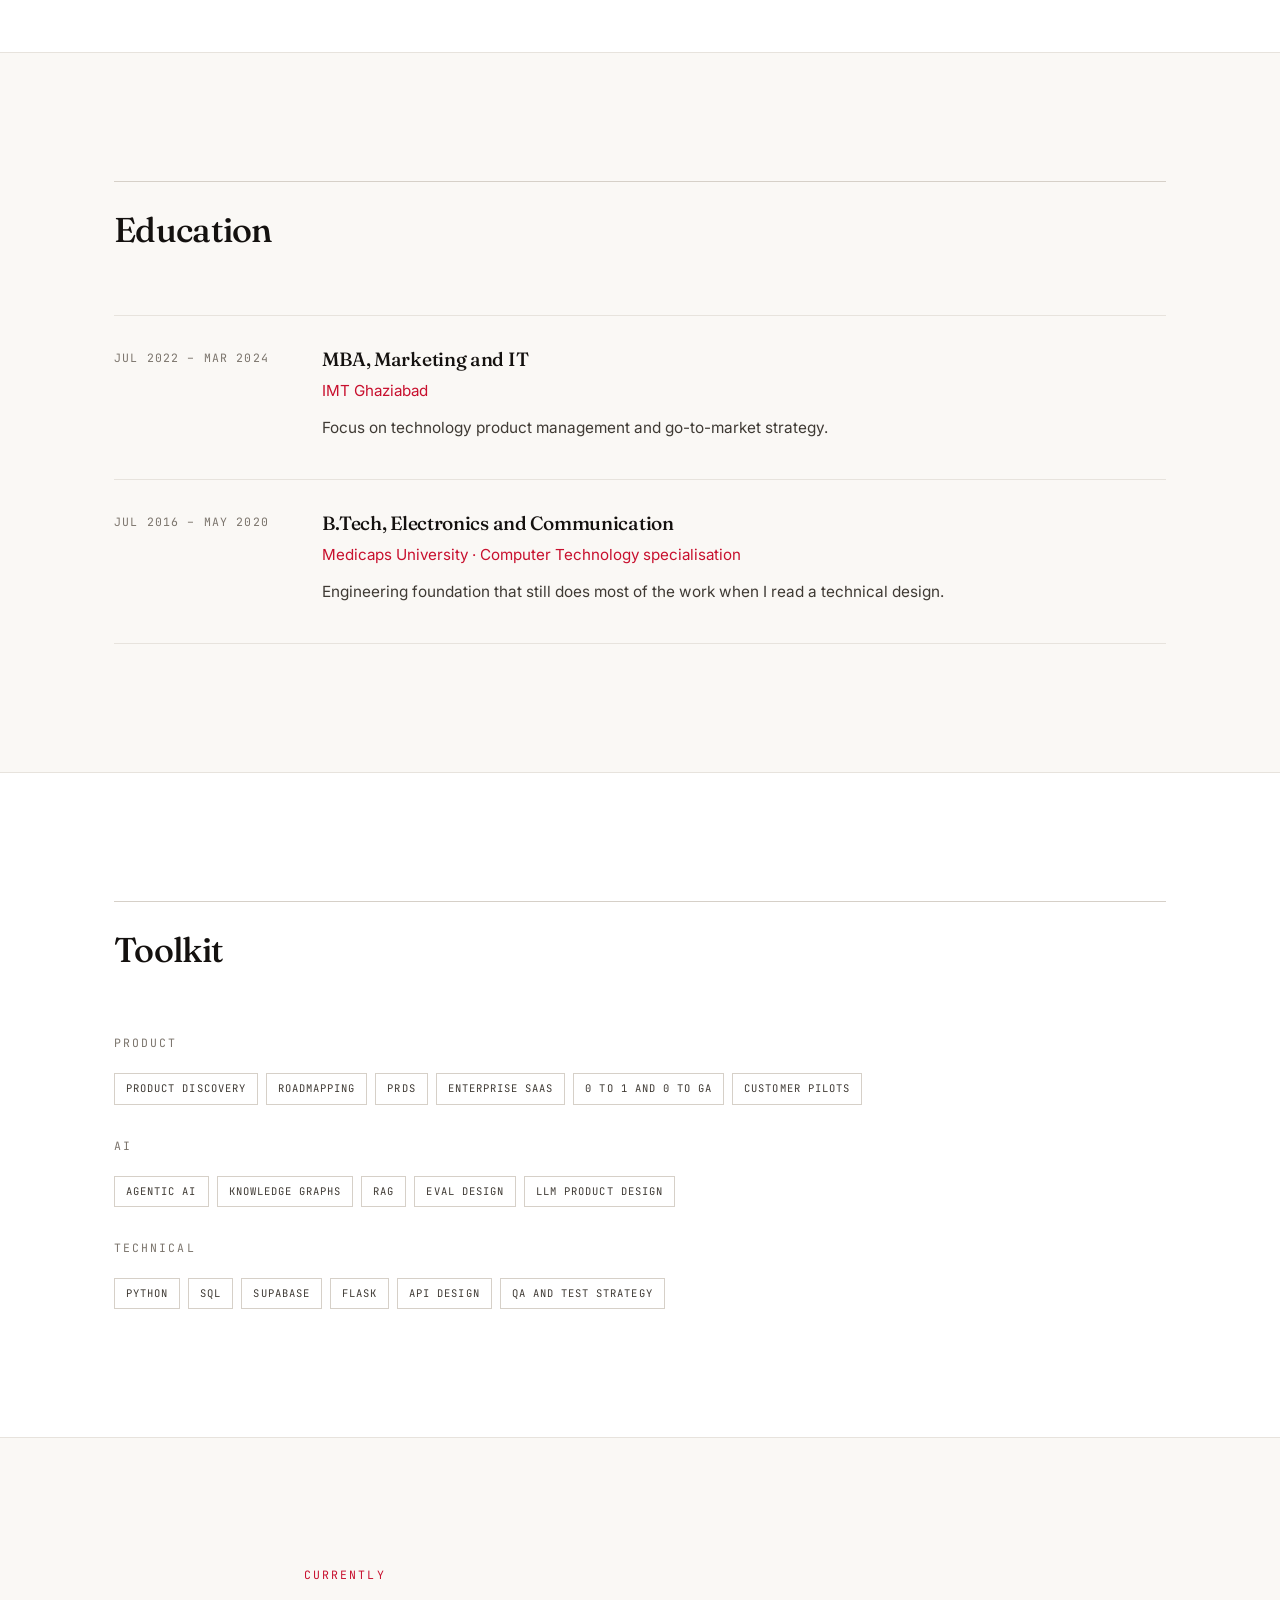
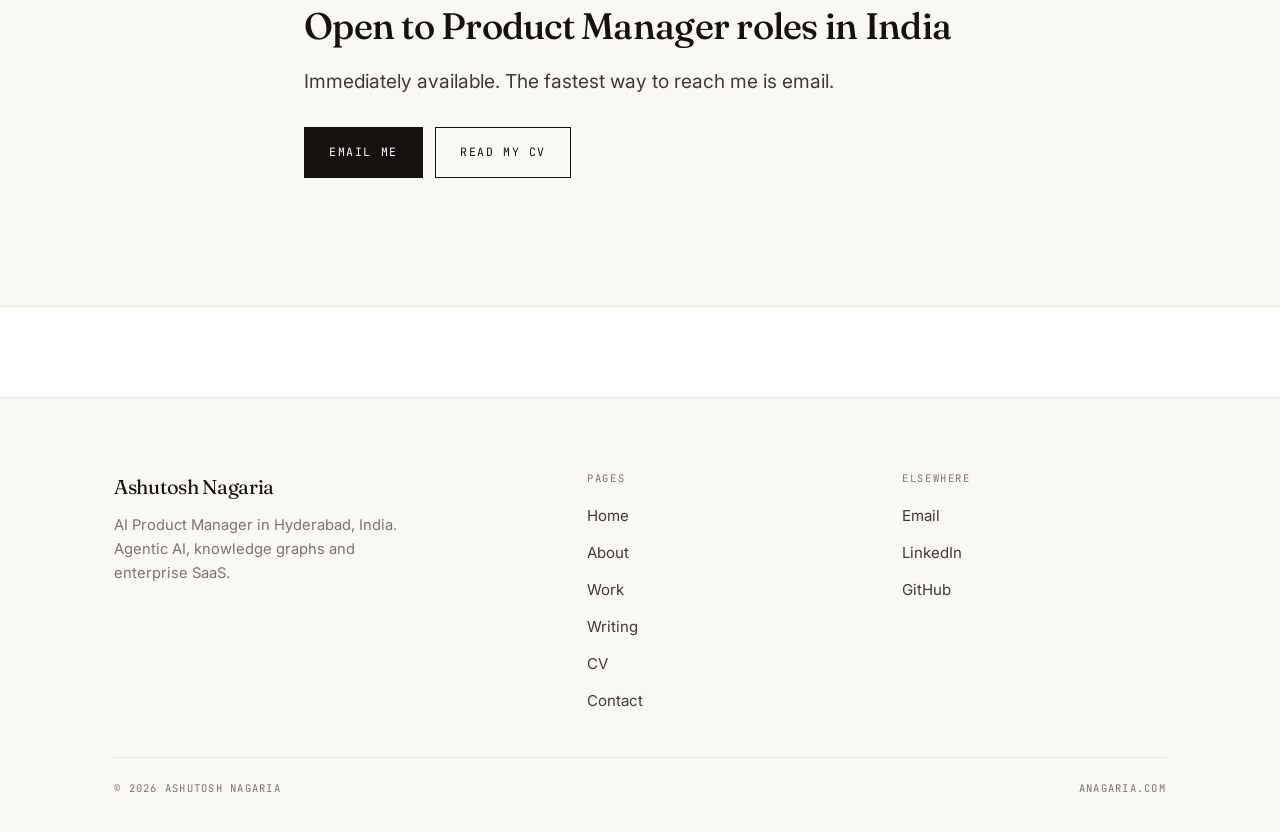
==== commit 6c04d0ac: "Fix portrait alignment" ====
--- a/about.html
+++ b/about.html
@@ -39,7 +39,7 @@
 
   <section class="section section--tight">
     <div class="wrap">
-      <div class="hero__grid">
+      <div class="hero__grid hero__grid--top">
         <div class="prose reveal">
           <p>I am Ashutosh Nagaria, a product manager based in Hyderabad, India. My work sits in an unusual place: enterprise software, used by more than a million employees, that increasingly depends on AI to be useful rather than to be impressive.</p>
           <p>Most recently I was Product Manager for Unified Employee Experiences at ServiceNow. I owned Employee Works from concept through general availability, shipping it in six months and taking it from an idea to ten enterprise pilots and over a million end users. Alongside that I owned the notification platform behind hundreds of millions of monthly sends, a feedback product that reached roughly sixty percent employee adoption, and a rebuild of My Requests that collapsed almost a hundred recurring case tasks a year down to about ten.</p>
--- a/css/style.css
+++ b/css/style.css
@@ -262,6 +262,7 @@
   gap: clamp(32px, 5vw, 72px);
   align-items: end;
 }
+.hero__grid--top { align-items: start; }
 @media (max-width: 900px) {
   .hero__grid { grid-template-columns: 1fr; gap: 40px; }
 }
@@ -287,23 +288,30 @@
   flex: none;
 }
 
-.portrait { position: relative; }
+.portrait {
+  position: relative;
+  padding: 14px 0 0 14px;
+}
 .portrait img {
   position: relative;
   z-index: 1;
+  display: block;
   width: 100%;
   aspect-ratio: 4 / 5;
   object-fit: cover;
-  object-position: center 22%;
+  object-position: center 18%;
   filter: contrast(1.03);
 }
 .portrait::after {
   content: '';
   position: absolute;
-  top: 14px; left: 14px;
-  width: 100%; height: 100%;
+  top: 0;
+  left: 0;
+  width: calc(100% - 14px);
+  height: calc(100% - 14px);
   border: 1px solid var(--accent);
   pointer-events: none;
+  z-index: 0;
 }
 .portrait__caption {
   font-family: var(--mono);
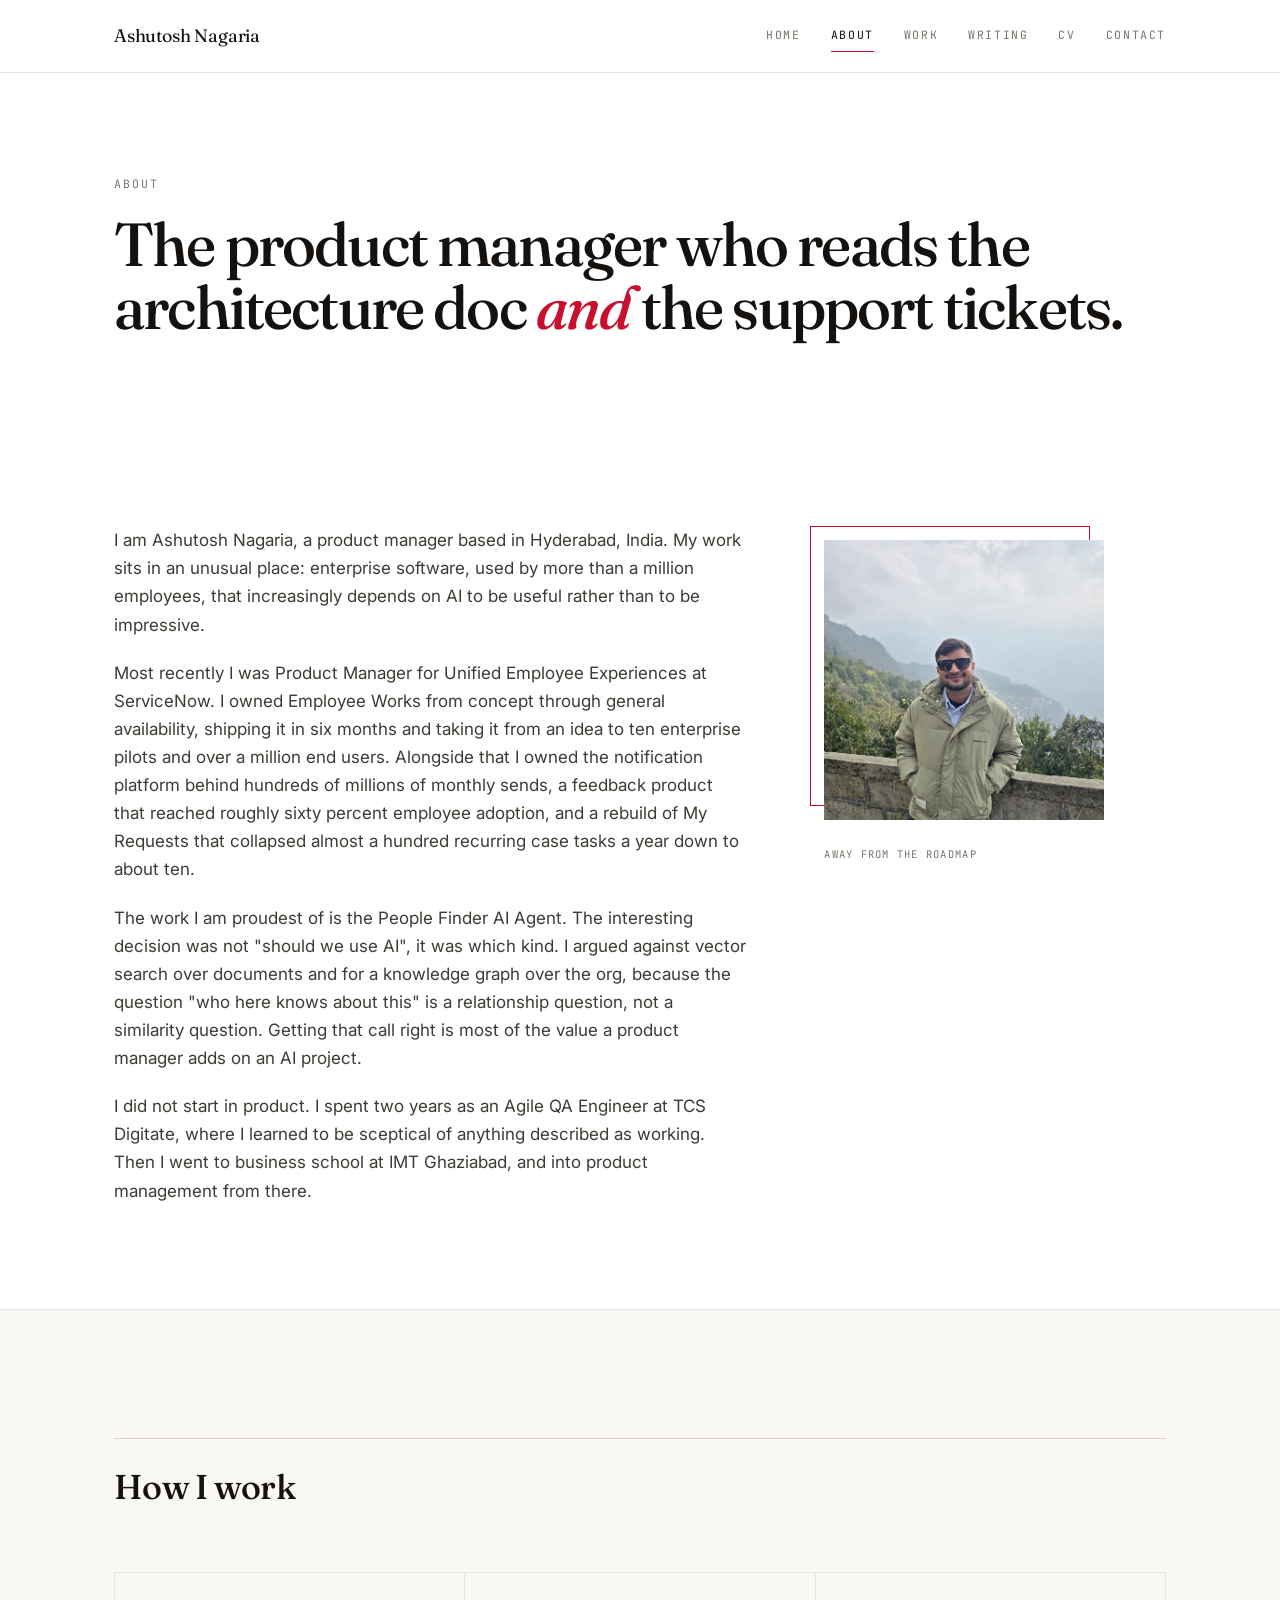
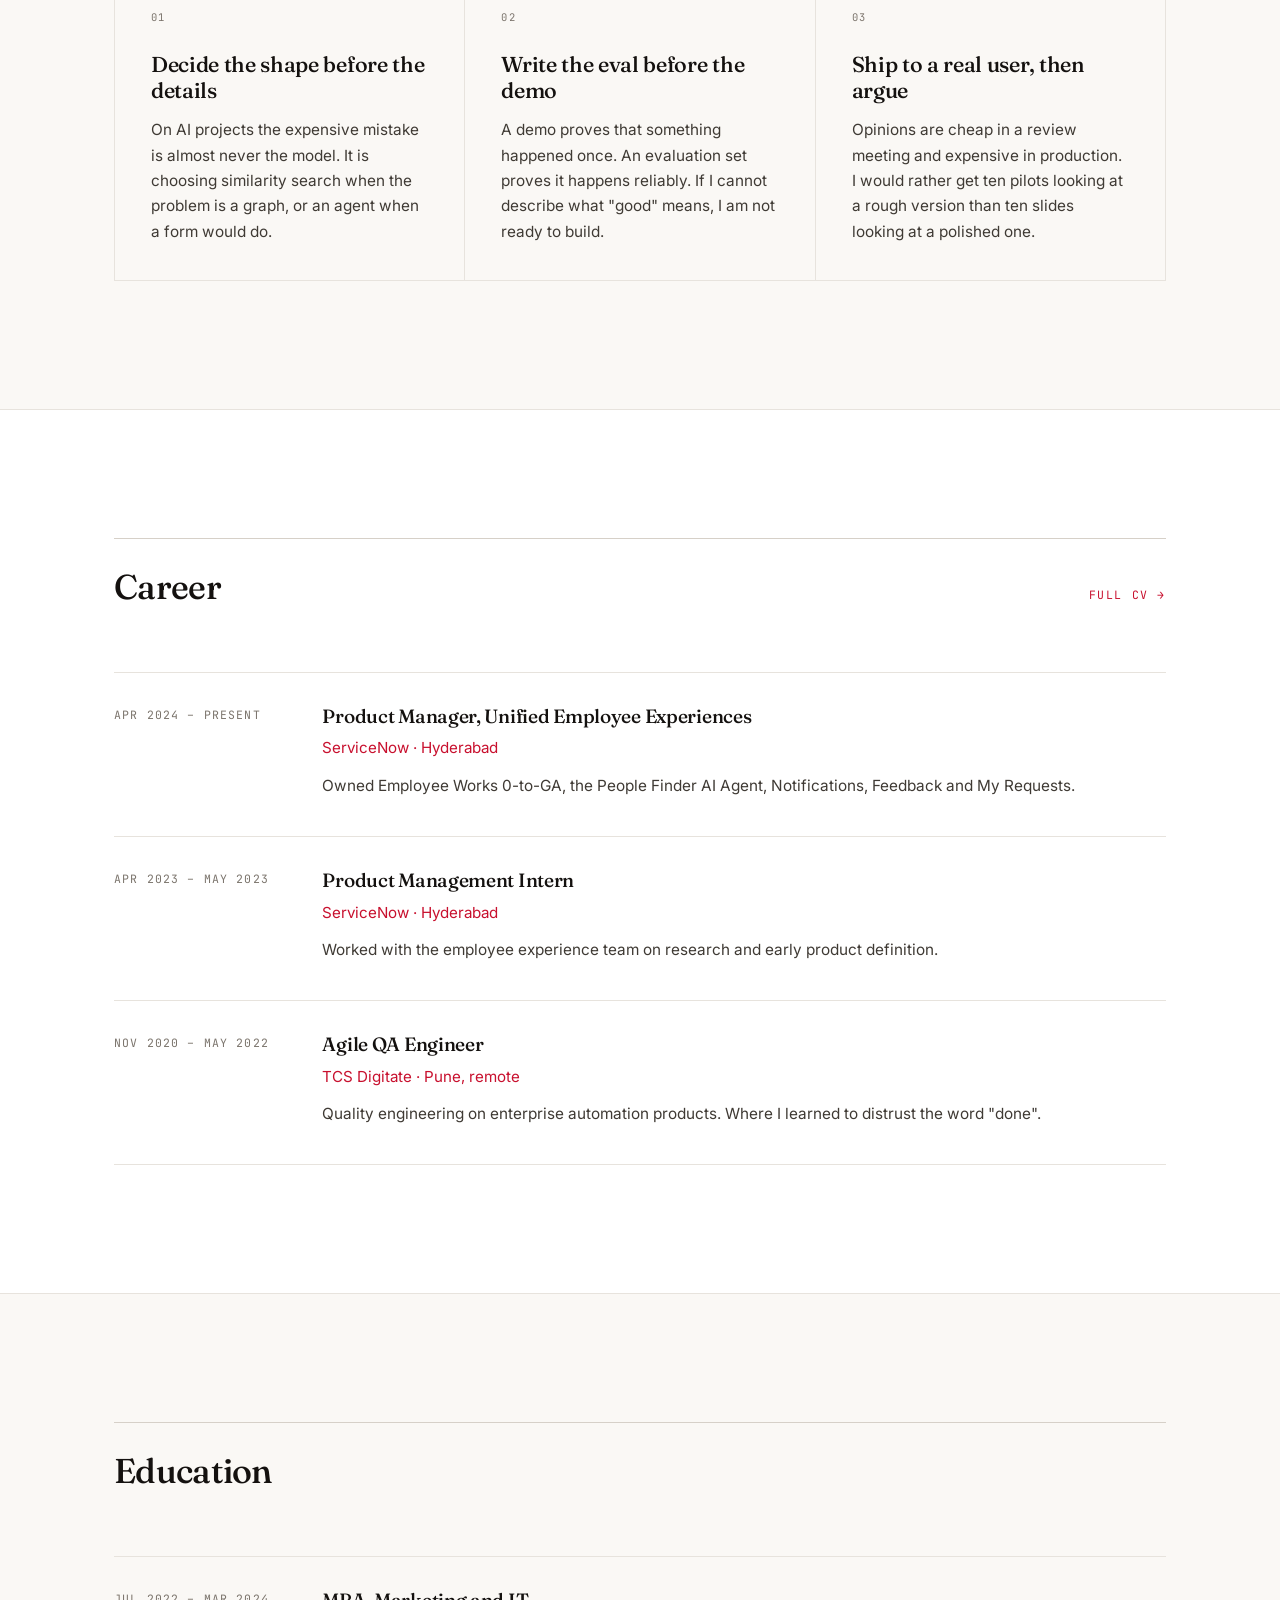
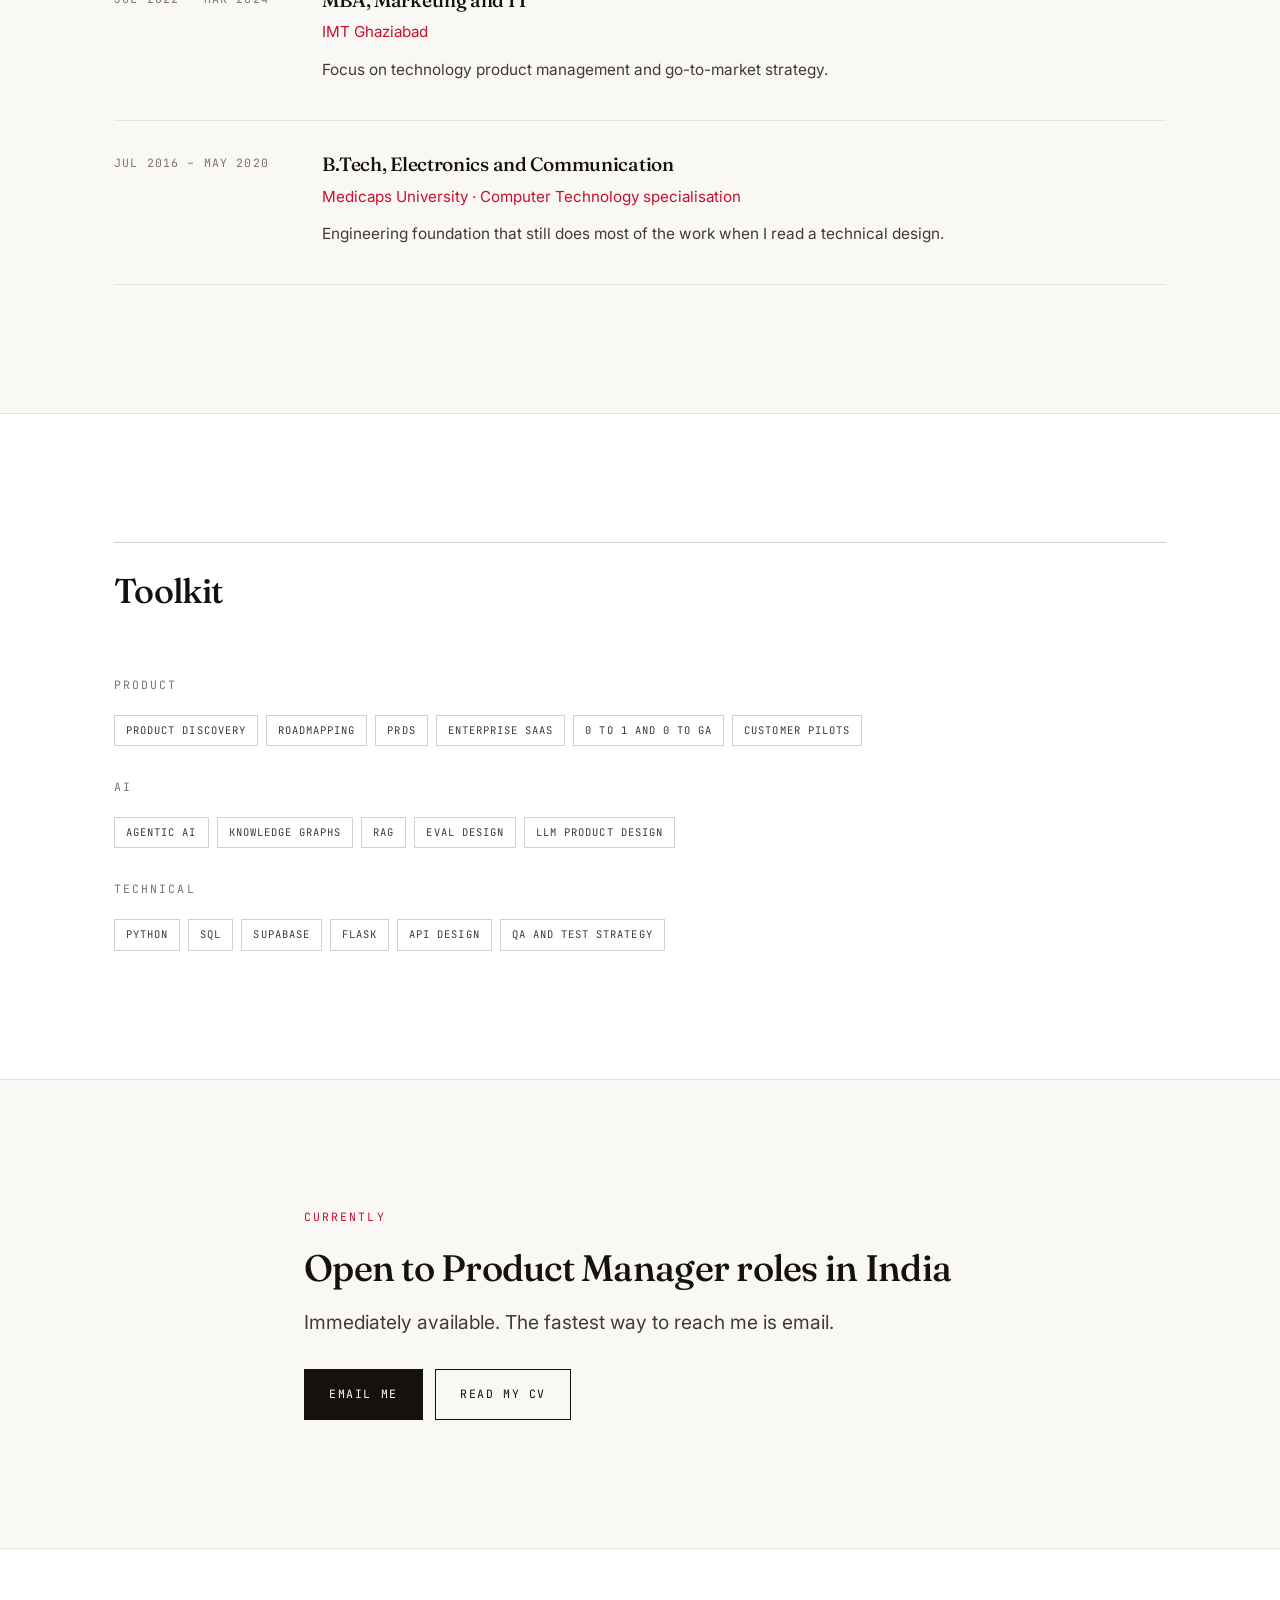
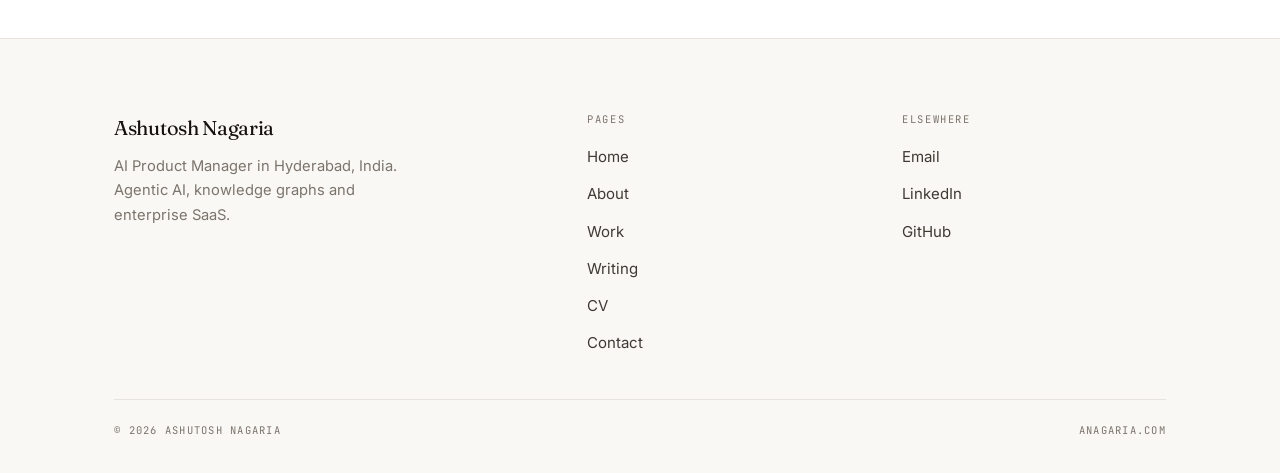
==== commit 745b68e5: "Add favicon set, fix mobile overflow, harden skip link Add assets/favicon.svg, favicon-32.png and ap" ====
--- a/about.html
+++ b/about.html
@@ -5,6 +5,9 @@
 <meta name="viewport" content="width=device-width, initial-scale=1">
 <title>About | Ashutosh Nagaria</title>
 <meta name="description" content="About Ashutosh Nagaria, AI Product Manager in Hyderabad. Career history, education and how he works.">
+<link rel="icon" href="assets/favicon.svg" type="image/svg+xml">
+<link rel="icon" href="assets/favicon-32.png" sizes="32x32" type="image/png">
+<link rel="apple-touch-icon" href="assets/apple-touch-icon.png">
 <link rel="preconnect" href="https://fonts.googleapis.com">
 <link rel="preconnect" href="https://fonts.gstatic.com" crossorigin>
 <link href="https://fonts.googleapis.com/css2?family=Fraunces:ital,opsz,wght@0,9..144,400;0,9..144,500;0,9..144,600;1,9..144,500&family=Inter:wght@400;500&family=JetBrains+Mono:wght@400;500&display=swap" rel="stylesheet">
--- a/css/style.css
+++ b/css/style.css
@@ -72,10 +72,21 @@
 }
 
 .skip-link {
-  position: absolute; left: -9999px; top: 0;
-  background: var(--ink); color: #fff; padding: 10px 16px; z-index: 100;
-}
-.skip-link:focus { left: 12px; top: 12px; }
+  position: absolute;
+  left: 12px; top: 12px;
+  width: 1px; height: 1px;
+  padding: 0;
+  overflow: hidden;
+  clip-path: inset(50%);
+  white-space: nowrap;
+  background: var(--ink); color: #fff; z-index: 100;
+}
+.skip-link:focus {
+  width: auto; height: auto;
+  padding: 10px 16px;
+  overflow: visible;
+  clip-path: none;
+}
 
 /* ---------- eyebrow / labels ---------- */
 .eyebrow {
@@ -152,6 +163,7 @@
   white-space: nowrap;
 }
 .section__link:hover { text-decoration: underline; text-underline-offset: 4px; }
+@media (max-width: 560px) { .section__link { white-space: normal; } }
 
 /* ---------- header ---------- */
 .site-header {
@@ -260,11 +272,12 @@
   display: grid;
   grid-template-columns: 1.6fr 0.9fr;
   gap: clamp(32px, 5vw, 72px);
-  align-items: end;
+  align-items: center;
 }
 .hero__grid--top { align-items: start; }
 @media (max-width: 900px) {
   .hero__grid { grid-template-columns: 1fr; gap: 40px; }
+  .portrait { justify-self: center; }
 }
 
 .status {
@@ -296,8 +309,8 @@
   position: relative;
   z-index: 1;
   display: block;
-  width: 100%;
-  aspect-ratio: 4 / 5;
+  width: 280px;
+  height: 280px;
   object-fit: cover;
   object-position: center 18%;
   filter: contrast(1.03);
@@ -307,11 +320,15 @@
   position: absolute;
   top: 0;
   left: 0;
-  width: calc(100% - 14px);
-  height: calc(100% - 14px);
+  width: 280px;
+  height: 280px;
   border: 1px solid var(--accent);
   pointer-events: none;
   z-index: 0;
+}
+@media (max-width: 600px) {
+  .portrait img,
+  .portrait::after { width: 240px; height: 240px; }
 }
 .portrait__caption {
   font-family: var(--mono);
